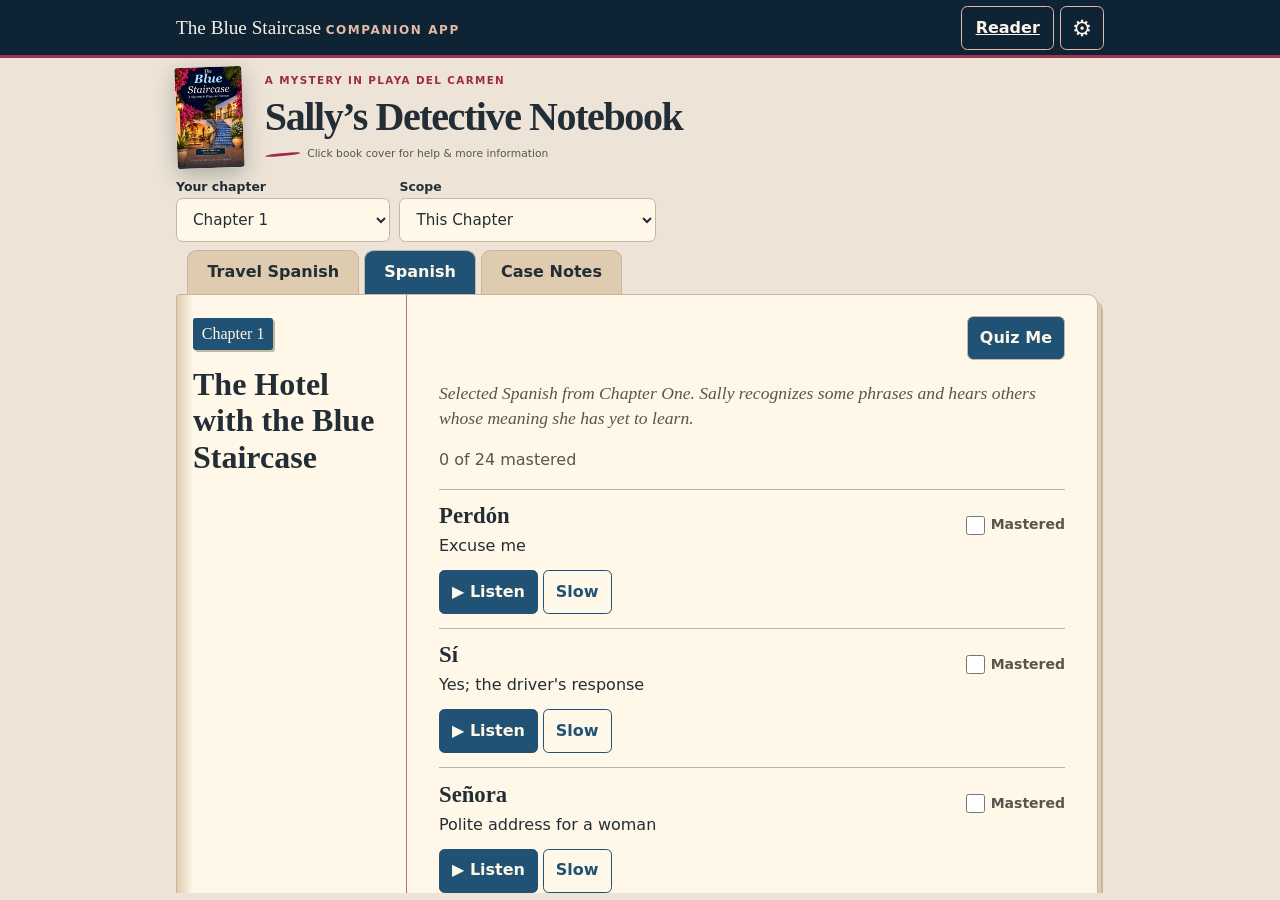
==== index.html @ 2cb29f39 "Publish Chapters 1–10 Review Draft 01 and matching companion Approved manuscript 92a79e5320f4fb631ed" ====
<!doctype html>
<html lang="en">
<head>
  <meta charset="utf-8">
  <meta name="viewport" content="width=device-width, initial-scale=1">
  <meta name="theme-color" content="#0e2435">
  <meta name="description" content="Follow Sally’s Detective Notebook, listen to Mexican Spanish, and track vocabulary mastery in The Blue Staircase Companion App.">
  <link rel="manifest" href="app.webmanifest">
  <link rel="icon" href="icon-192.png">
  <meta name="apple-mobile-web-app-title" content="TBS Companion">
  <link rel="apple-touch-icon" sizes="180x180" href="apple-touch-icon.png">
  <link rel="stylesheet" href="style.css">
  <title>The Blue Staircase Companion App</title>
  <script defer src="app.js"></script>
</head>
<body>
  <header class="masthead">
    <div class="shell brand">
      <div>The Blue Staircase <span>Companion App</span></div>
      <div class="header-actions">
        <a class="reader-link" href="reader.html">Reader</a>
        <button id="open-settings" type="button" aria-label="Settings" aria-haspopup="dialog">
          <span aria-hidden="true">⚙︎</span>
        </button>
      </div>
    </div>
  </header>
  <main id="notebook-view" class="shell">
    <section class="intro" aria-labelledby="title">
      <button class="cover-link" id="open-cover" type="button" aria-label="View book covers and help" aria-describedby="cover-help">
        <img src="assets/the-blue-staircase-front-cover.jpg" alt="" width="600" height="900">
      </button>
      <div>
        <p class="eyebrow">A Mystery in Playa del Carmen</p>
        <h1 id="title">Sally’s Detective Notebook</h1>
        <p id="cover-help" class="cover-help">Click book cover for help &amp; more information</p>
      </div>
    </section>
    <section class="notebook-options" aria-label="Notebook display options">
      <div class="chapter-picker">
        <label for="chapter">Your chapter</label>
        <select id="chapter" aria-describedby="selected-chapter-title" disabled></select>
        <p id="selected-chapter-title" class="visually-hidden"></p>
      </div>
      <div class="reference-options">
        <label>Scope
          <select id="scope">
            <option value="chapter">This Chapter</option>
            <option value="through">Through Chapter 1</option>
          </select>
        </label>
      </div>
    </section>
    <div class="notebook-group">
      <nav aria-label="Notebook sections">
        <button id="travelers" type="button" aria-pressed="false">Travel Spanish</button>
        <button id="spanish" type="button" aria-pressed="true">Spanish</button>
        <button id="case" type="button" aria-pressed="false">Case Notes</button>
      </nav>
      <div id="notebook-scroll" class="notebook-scroll" tabindex="0" role="region" aria-label="Notebook tab content">
        <p id="status" role="status">Opening notebook…</p>
        <p id="scope-evidence-note" hidden>Untranslated phrases are grouped at the end.</p>
        <section id="notebook" aria-label="Chapter notebook"></section>
      </div>
    </div>
    <div id="mastery-notice" class="mastery-notice" hidden>
      <div id="mastery-message" role="status"></div>
      <div id="mastery-action"></div>
    </div>
    <noscript>This notebook requires JavaScript.</noscript>
  </main>
  <main id="quiz-view" class="shell quiz-view" hidden>
    <button id="quiz-back" type="button">← Back to Notebook</button>
    <section id="quiz-panel" class="quiz-panel" aria-labelledby="quiz-title"></section>
    <p id="quiz-status" role="status"></p>
  </main>
  <dialog id="cover-viewer" aria-label="The Blue Staircase covers">
    <header class="cover-viewer-bar">
      <h2 id="cover-side" aria-live="polite">Front cover</h2>
      <button id="close-cover" type="button" autofocus>Close</button>
    </header>
    <div class="cover-viewer-image">
      <button id="flip-cover" class="cover-art" type="button" aria-label="Flip to back cover">
        <img id="viewer-cover" src="assets/the-blue-staircase-front-cover.jpg" alt="The Blue Staircase front cover" draggable="false">
        <span aria-hidden="true">Tap to flip</span>
      </button>
    </div>
    <div class="cover-viewer-actions">
      <button id="open-how-to" type="button">How to Use</button>
      <button id="copy-book-link" type="button">Copy Link</button>
      <button id="share-book-link" type="button" hidden>Share</button>
      <a id="book-repository" href="https://github.com/natsteff/the-blue-staircase-companion" target="_blank" rel="noopener">Open Repository</a>
    </div>
    <p id="cover-share-status" role="status"></p>
    <input id="manual-book-link" type="url" aria-label="Book and companion repository link" readonly hidden>
  </dialog>
  <dialog id="settings" class="app-dialog" aria-labelledby="settings-title">
    <header class="cover-viewer-bar">
      <h2 id="settings-title">Settings</h2>
      <button id="close-settings" type="button" autofocus>Close</button>
    </header>
    <div class="display-switches">
      <div>
        <p>Chapter vocabulary order</p>
        <button id="vocabulary-sort" class="display-switch" type="button" role="switch"
          aria-checked="false" aria-label="Sort vocabulary A–Z">
          <span aria-hidden="true">Story Order</span>
          <span aria-hidden="true">A–Z</span>
        </button>
      </div>
      <div>
        <p>Vocabulary display</p>
        <button id="hide-mastered" class="display-switch" type="button" role="switch"
          aria-checked="false" aria-label="Hide mastered vocabulary">
          <span aria-hidden="true">Show All</span>
          <span aria-hidden="true">Hide Mastered</span>
        </button>
      </div>
      <div>
        <p>Case Notes font</p>
        <button id="notes-font" class="display-switch" type="button" role="switch"
          aria-checked="false" aria-label="Use standard font for Case Notes">
          <span aria-hidden="true">Handwritten</span>
          <span aria-hidden="true">Standard Font</span>
        </button>
      </div>
    </div>
    <button id="settings-how-to" type="button">How to Use</button>
    <footer>
      <p class="app-version">Chapters 1–10 · Review Draft 01<br>TBS Companion App v__APP_VERSION__ · Build __BUILD_REVISION__</p>
    </footer>
  </dialog>
  <dialog id="how-to" class="app-dialog" aria-labelledby="how-to-title">
    <header class="cover-viewer-bar">
      <h2 id="how-to-title">How to Use</h2>
      <button id="close-how-to" type="button" autofocus>Close</button>
    </header>
    <p>Follow Sally’s case notes, listen to the Spanish she encounters, and practice the phrases you’ve mastered.</p>
    <p class="reading-options">Open <a href="reader.html">Reader</a> to read the book here and tap underlined Spanish to hear it as you go.
      Or <a href="__EPUB_DOWNLOAD__" download>download the EPUB</a> for Apple Books, Kindle, or another reading app and switch back here for audio and practice.</p>
    <footer>
      <p id="offline" role="status"></p>
      <p class="app-version">Chapters 1–10 · Review Draft 01<br>TBS Companion App v__APP_VERSION__ · Build __BUILD_REVISION__</p>
    </footer>
  </dialog>
</body>
</html>
---- style.css ----
:root {
  color-scheme: light dark;
  --ink: #142938;
  --muted: #4c5b64;
  --paper: #f8f4ec;
  --card: #fffcf6;
  --edge: #d9cdbf;
  --accent: #96284a;
  --blue: #184665;
  --navy: #0e2435;
  font-family: system-ui, sans-serif;
}
@media (prefers-color-scheme: dark) {
  :root {
    --ink: #f3e9de;
    --muted: #c6c4c2;
    --paper: #132632;
    --card: #1a303e;
    --edge: #52616b;
    --accent: #ff9db4;
    --blue: #a1d5fb;
  }
}
* { box-sizing: border-box; }
body {
  display: flex;
  flex-direction: column;
  height: 100vh;
  height: 100dvh;
  margin: 0;
  background: var(--paper);
  color: var(--ink);
  line-height: 1.55;
}
.visually-hidden {
  position: absolute;
  width: 1px;
  height: 1px;
  margin: -1px;
  overflow: hidden;
  clip-path: inset(50%);
  white-space: nowrap;
}
.shell { width: min(100% - 2rem, 58rem); margin-inline: auto; }
.masthead { flex: none; padding-top: env(safe-area-inset-top); background: var(--navy); color: #f8f0e4; border-bottom: 3px solid #9b3554; }
/* Keep the controls below iOS's top-edge blur in the installed app. */
@supports (-webkit-touch-callout: none) {
  @media (display-mode: standalone) and (orientation: portrait) and (max-width: 600px) {
    .masthead { padding-top: calc(env(safe-area-inset-top, 0px) + 36px); }
  }
}
.brand { padding-block: .35rem; font: 1.2rem Georgia, serif; display: flex; align-items: center; justify-content: space-between; gap: .6rem; }
.brand span, .eyebrow { font: 700 .75rem system-ui, sans-serif; letter-spacing: .13em; text-transform: uppercase; }
.brand span { color: #e6b8a6; }
.header-actions { display: flex; align-items: center; gap: .35rem; flex: none; }
.reader-link, #open-settings { flex: none; min-height: 44px; display: grid; place-items: center; padding: .35rem .85rem; border: 1px solid #e6b8a6; border-radius: .4rem; color: #fff5e8; font: 650 1rem system-ui, sans-serif; }
.reader-link:focus-visible, #open-settings:focus-visible { outline-color: #fff5e8; }
#open-settings { width: 44px; padding: 0; background: transparent; font-size: 1.4rem; }
#open-settings span { font: inherit; letter-spacing: 0; color: inherit; }


#how-to a { color: var(--blue); }
#notebook-view {
  flex: 1;
  min-height: 0;
  display: flex;
  flex-direction: column;
  padding-bottom: max(.45rem, env(safe-area-inset-bottom));
}
.intro {
  display: grid;
  grid-template-columns: auto minmax(0, 1fr);
  align-items: center;
  gap: clamp(.65rem, 3vw, 1.35rem);
  padding-block: .55rem;
}
.intro img { width: clamp(2.5rem, 11vw, 4.2rem); height: auto; border-radius: .2rem; box-shadow: 0 .45rem 1.4rem #07182145; }
.eyebrow { margin: 0; color: var(--accent); font-size: .65rem; }
h1, h2, h3 { font-family: Georgia, serif; line-height: 1.15; }
h1 { font-size: clamp(1.85rem, 6vw, 3.6rem); margin: .2em 0; letter-spacing: -.035em; }
h2 { font-size: clamp(1.55rem, 4vw, 2.3rem); margin: .5em 0; }
h3 { font-size: 1.3rem; }
.muted, footer { color: var(--muted); }
label { display: block; font-weight: 650; margin-bottom: .25rem; }
select, button, summary { min-height: 44px; font: inherit; color: inherit; }
button, select { background: var(--card); border: 1px solid var(--edge); border-radius: .4rem; padding: .45rem .75rem; }
button, summary, select { cursor: pointer; }
select { max-width: 100%; }
:focus-visible { outline: 3px solid var(--blue); outline-offset: 3px; }
nav { display: flex; gap: .6rem; padding-bottom: .8rem; border-bottom: 1px solid var(--edge); }
nav button { font-weight: 700; }
nav button[aria-pressed="true"] { background: var(--navy); color: #fff5e8; }
#status:empty { display: none; }
#status { color: var(--accent); }
.entries { list-style: none; padding: 0; display: grid; gap: .6rem; }
.entry, .case-notes { background: var(--card); border: 1px solid var(--edge); border-radius: .55rem; padding: .85rem 1rem; }
.entry { display: grid; grid-template-columns: 1fr auto; gap: .6rem 1rem; align-items: center; }
.entry strong { font: 700 1.25rem Georgia, serif; }
.entry p { margin: .2rem 0; }
.entry small { font-size: .9rem; color: var(--muted); }
.mastered strong { text-decoration: line-through var(--accent) 2px; }
.practicing strong { text-decoration: underline dotted var(--accent); text-underline-offset: .2em; }
.controls { display: flex; flex-wrap: wrap; gap: .55rem; align-items: center; }
.audio { color: var(--blue); font-weight: 650; }
.case-notes { margin-top: 1rem; }
blockquote { margin-inline: 0; border-inline-start: 3px solid var(--accent); padding-left: 1rem; }
footer { border-top: 1px solid var(--edge); margin-top: 1rem; padding-top: .65rem; }
.cover-link { display: block; border-radius: .2rem; }
.cover-link img { display: block; }
#title { font-size: clamp(1.35rem, 5.5vw, 2.5rem); }
.notebook-options {
  display: grid;
  grid-template-columns: minmax(0, 1fr) minmax(0, 1.2fr);
  gap: .4rem .6rem;
  width: min(100%, 30rem);
  margin-bottom: .5rem;
}
.notebook-options label { margin: 0; font-size: .78rem; }
.notebook-options select { display: block; width: 100%; margin-top: .15rem; font-size: .95rem; font-weight: 500; }
.notebook-group { display: flex; flex-direction: column; flex: 1; min-height: 0; }
.notebook-group nav { flex: none; }
.notebook-scroll {
  flex: 1;
  min-height: 0;
  overflow: auto;
  overscroll-behavior-y: contain;
  padding: 0 6px 6px 0;
}
.notebook-scroll:focus-visible { outline-offset: -3px; }
#scope-evidence-note[hidden] + #notebook { min-height: 100%; }
.entry[hidden] { display: none; }
.app-version { margin: 1rem 0 0; font-size: .8125rem; text-align: center; }
summary { padding-block: .65rem; font-weight: 650; }
@media (max-width: 540px) {
  .entry { grid-template-columns: 1fr; }
}

/* Field notebook */
:root {
  --ink: #232d36;
  --muted: #56564d;
  --paper: #ede4d7;
  --card: #fff7e7;
  --edge: #c7b69e;
  --accent: #9b2c49;
  --blue: #205275;
  --rule: #b7b5a7;
  --binding: #dfcbb0;
  --margin-rule: #b66f7c;
  font-family: "Avenir Next", "Trebuchet MS", system-ui, sans-serif;
}
@media (prefers-color-scheme: dark) {
  :root {
    --ink: #f5e8d1;
    --muted: #c5bdac;
    --paper: #11232f;
    --card: #203644;
    --edge: #67717a;
    --accent: #ff9cb4;
    --blue: #aad9ff;
    --rule: #637780;
    --binding: #182b39;
    --margin-rule: #bb7586;
  }
}
h1, h2, h3, .entry strong { font-family: "Baskerville", "Palatino Linotype", Georgia, serif; }
h1 { font-weight: 650; }
.brand { font-family: "Baskerville", Georgia, serif; }
.eyebrow { font-family: "Avenir Next", system-ui, sans-serif; }
.intro img { transform: rotate(-2deg); }
.cover-help {
  display: flex;
  align-items: center;
  gap: .45rem;
  margin: .2rem 0 0;
  color: var(--muted);
  font-size: .67rem;
  line-height: 1.2;
}
.cover-help::before {
  content: "";
  flex: 0 0 clamp(.85rem, 4vw, 2.2rem);
  height: 3px;
  background: var(--accent);
  border-radius: 80% 30% 65% 25%;
  transform: rotate(-4deg);
}
nav { gap: .3rem; padding: 0 0 0 .7rem; border: 0; }
nav button {
  border-radius: .6rem .6rem 0 0;
  border-bottom: 0;
  padding-inline: 1.2rem;
  background: var(--binding);
}
nav button[aria-pressed="true"] { background: #205275; color: #fff7e7; }
#notebook {
  display: grid;
  grid-template-columns: minmax(9rem, 1fr) minmax(0, 3fr);
  background: var(--card);
  border: 1px solid var(--edge);
  border-radius: .18rem .65rem .65rem .18rem;
  box-shadow: 3px 4px 0 var(--binding), 5px 6px 0 var(--edge);
  overflow: hidden;
}
#notebook.case-page {
  color-scheme: light;
  --ink: #232d36;
  --muted: #56564d;
  --card: #fff7e7;
  --edge: #c7b69e;
  --accent: #9b2c49;
  --blue: #205275;
  --rule: #b7b5a7;
  --binding: #dfcbb0;
  --margin-rule: #b66f7c;
  color: var(--ink);
}
.chapter-margin {
  padding: 1.45rem 1rem;
  border-inline-end: 1px solid var(--margin-rule);
  background: linear-gradient(90deg, var(--binding), transparent 1rem);
}
.chapter-number {
  display: inline-block;
  margin: 0;
  border-radius: .15rem;
  padding: .2rem .55rem;
  background: #205275;
  color: #fff7e7;
  font-family: Georgia, serif;
  box-shadow: 2px 2px 0 var(--edge);
}
.chapter-margin h2 { font-size: clamp(1.5rem, 3.1vw, 2rem); overflow-wrap: break-word; }
.chapter-page {
  padding: 1.3rem clamp(.85rem, 3vw, 2rem);
}
.chapter-intro {
  margin: 0;
  color: var(--muted);
  font: italic 1.1rem/1.45 "Baskerville", Georgia, serif;
}
.entries { gap: 0; margin: .7rem 0 0; }
.entry {
  display: grid;
  grid-template-columns: minmax(0, 1fr) auto;
  gap: .15rem .7rem;
  border: 0;
  border-top: 1px solid var(--rule);
  border-radius: 0;
  padding: .85rem 0;
  background: transparent;
  align-items: start;
}
.entry strong { font-size: 1.42rem; }
.entry-audio { grid-column: 1 / -1; margin-top: .35rem; }
.mastery {
  display: flex;
  align-items: center;
  justify-content: flex-start;
  min-height: 44px;
  gap: .35rem;
  margin: 0;
  color: var(--muted);
  cursor: pointer;
  font-size: .875rem;
}
.mastery input { inline-size: 1.2rem; block-size: 1.2rem; margin: 0; accent-color: var(--accent); }
.mastered .mastery { color: var(--accent); }
.mastered strong { text-decoration: none; }
.playback { display: inline-flex; flex-wrap: wrap; gap: .3rem; }
.audio {
  background: #205275;
  color: #fff7e7;
  border-color: #205275;
  border-radius: .35rem;
}
.audio.slow { background: transparent; color: var(--blue); border-color: var(--blue); }
.display-switches { display: grid; gap: .75rem; margin-block: .85rem; }
.display-switches p { margin: 0 0 .25rem; font-weight: 650; font-size: .9rem; }
.display-switch {
  position: relative;
  isolation: isolate;
  display: inline-grid;
  grid-template-columns: repeat(2, minmax(0, 1fr));
  align-items: center;
  min-width: 0;
  width: 100%;
  padding: .22rem;
  border-radius: 999px;
  background: var(--binding);
  font-size: clamp(.72rem, 3.2vw, .825rem);
  line-height: 1.15;
}
.display-switch::before {
  content: "";
  position: absolute;
  z-index: -1;
  inset: .22rem auto .22rem .22rem;
  width: calc(50% - .22rem);
  border-radius: inherit;
  background: #205275;
  transition: transform .18s ease;
}
.display-switch[aria-checked="true"]::before { transform: translateX(100%); }
.display-switch span { padding: .15rem .1rem; text-align: center; }
.display-switch[aria-checked="false"] span:first-child,
.display-switch[aria-checked="true"] span:last-child { color: #fff7e7; }
@media (prefers-reduced-motion: reduce) {
  .display-switch::before { transition: none; }
}
.evidence-audio { margin-top: 1.5rem; }
.evidence-audio h3 {
  margin: 0;
  padding: .6rem .75rem;
  background: var(--binding);
  border-inline-start: 3px solid var(--accent);
  border-radius: .2rem;
  color: var(--ink);
}
.evidence-audio .entries { margin-top: 0; }
.evidence-audio .entry { padding-inline: .75rem; }

/* Sally's handwritten case pages */
.case-notes {
  --line-height: 2rem;
  --rule-offset: 0.32rem;
  --gutter: clamp(1.25rem, 4vw, 2.4rem);
  --ruling: color-mix(in srgb, var(--blue) 25%, transparent);
  padding: 0 .6rem var(--line-height) var(--gutter);
  border: 0;
  border-radius: .15rem;
  background:
    linear-gradient(var(--margin-rule), var(--margin-rule))
      calc(var(--gutter) - .65rem) 0 / 1px 100% no-repeat,
    repeating-linear-gradient(to bottom,
      transparent 0 calc(var(--line-height) - var(--rule-offset) - 1px),
      var(--ruling) calc(var(--line-height) - var(--rule-offset) - 1px)
        calc(var(--line-height) - var(--rule-offset)),
      transparent calc(var(--line-height) - var(--rule-offset)) var(--line-height));
  font: 1.22rem/var(--line-height) "Bradley Hand", "Segoe Print", "Chalkboard SE", cursive;
  overflow-wrap: anywhere;
}
.standard-notes .case-notes {
  font-family: "Avenir Next", "Trebuchet MS", system-ui, sans-serif;
  font-size: 1rem;
}
.case-notes > :is(p, ol, ul, blockquote) { margin: 0 0 var(--line-height); }
.case-notes ol, .case-notes ul { padding-inline-start: 1.35em; }
.case-notes h3 {
  margin: 0;
  color: var(--blue);
  font: inherit;
  font-weight: 700;
  text-decoration: underline;
  text-decoration-color: var(--margin-rule);
  text-underline-offset: .25em;
}
.case-notes .evidence {
  background: var(--binding);
  /* A full line of vertical padding keeps the text below the slip on the grid. */
  padding: calc(var(--line-height) / 2) .85rem;
  border-inline-start: 3px solid var(--accent);
  border-radius: 0 .2rem .2rem 0;
  box-shadow: 1px 2px 0 var(--edge);
}
.case-notes blockquote p { margin: 0; }
@media (max-width: 620px) {
  #notebook { grid-template-columns: minmax(0, 1fr); }
  .chapter-margin {
    padding: .9rem 1rem .7rem;
    border-inline-end: 0;
    border-bottom: 1px solid var(--margin-rule);
    background: none;
  }
  .chapter-margin h2 { margin-bottom: 0; }
}

#scope-evidence-note { margin: .2rem 0 .4rem; color: var(--muted); font-size: .8rem; }
[hidden] { display: none !important; }
#notebook.travelers-page { grid-template-columns: minmax(0, 1fr); }
.traveler-grammar { margin: .7rem 0; }
.vocabulary-group-heading {
  margin: 1.5rem 0 .5rem;
  padding-block-start: .65rem;
  border-block-start: 3px solid var(--accent);
  color: var(--accent);
}
.entry-chapters { color: var(--muted); font-size: .875rem; }
@media (max-width: 540px) {
  .brand { line-height: 1.08; }
  .brand .reader-link { padding-inline: .6rem; }
  .brand > div > span { display: block; margin-top: .2rem; font-size: .62rem; }
  nav {
    display: grid;
    grid-template-columns: repeat(3, minmax(0, 1fr));
    padding-inline-start: 0;
  }
  nav button {
    min-height: 44px;
    padding-inline: .25rem;
    font-size: .9rem;
    line-height: 1.2;
    overflow-wrap: anywhere;
  }
}

.mastery-notice {
  position: fixed;
  z-index: 10;
  inset-inline: 0;
  bottom: calc(.75rem + env(safe-area-inset-bottom));
  width: min(100% - 1.5rem, 30rem);
  margin-inline: auto;
  display: flex;
  align-items: center;
  justify-content: space-between;
  gap: .75rem;
  padding: .75rem;
  background: #ffe2a3;
  color: #382712;
  border: 1px solid #c49540;
  border-radius: .6rem;
  box-shadow: 0 .3rem 1rem #0004;
  line-height: 1.35;
  overflow-wrap: anywhere;
}
#mastery-message span { display: block; margin-top: .2rem; }
#mastery-message { min-width: 0; }
#mastery-action { flex: 0 0 auto; }
#mastery-action button {
  min-height: 44px;
  white-space: nowrap;
  background: #382712;
  border-color: #382712;
  color: #ffe2a3;
  font-weight: 700;
}
@media (prefers-reduced-motion: no-preference) {
  .mastery-notice { animation: mastery-notice-in .18s ease-out; }
  @keyframes mastery-notice-in {
    from { opacity: 0; transform: translateY(.25rem); }
  }
}

.quiz-launch { display: flex; align-items: start; gap: .75rem; margin-block: 0 1rem; }
.quiz-launch h2 { margin: 0; }
.quiz-launch button { margin-inline-start: auto; flex: none; white-space: nowrap; }
#notebook.spanish-page > .quiz-launch {
  grid-column: 2;
  grid-row: 1;
  margin: 0;
  padding: 1.3rem clamp(.85rem, 3vw, 2rem) 0;
}
#notebook.spanish-page > .chapter-margin { grid-column: 1; grid-row: 1 / span 2; }
#notebook.spanish-page > .chapter-page { grid-column: 2; grid-row: 2; }
@media (max-width: 620px) {
  #notebook.spanish-page > .quiz-launch,
  #notebook.spanish-page > .chapter-margin { grid-column: 1; grid-row: 1; }
  #notebook.spanish-page > .quiz-launch {
    justify-self: end;
    align-self: start;
    z-index: 1;
    padding: .9rem 1rem 0 0;
  }
  #notebook.spanish-page .chapter-number { margin-inline-end: 7rem; }
  #notebook.spanish-page > .chapter-page { grid-column: 1; }
}
.quiz-setting { display: grid; gap: .35rem; margin-block: 1rem; }
#quiz-me { background: #205275; color: #fff7e7; font-weight: 700; }
.quiz-view { flex: 1; min-height: 0; max-width: 38rem; overflow: auto; padding-block: 1rem 2rem; }
.quiz-panel {
  margin-top: 1rem;
  padding: clamp(1rem, 4vw, 2rem);
  background: var(--card);
  border: 1px solid var(--edge);
  border-radius: .65rem;
}
.quiz-panel h1 { margin: 0 0 .75rem; font-size: clamp(1.6rem, 5vw, 2.25rem); }
.quiz-prompt { font-size: 1.25rem; font-weight: 700; }
.quiz-choices, .quiz-form { display: grid; gap: .65rem; }
.quiz-panel button, #quiz-back, #quiz-me { min-height: 44px; }
.quiz-panel button { margin-block-end: .35rem; }
.quiz-form input {
  width: 100%;
  min-height: 44px;
  padding: .5rem .65rem;
  font: inherit;
  color: var(--ink);
  background: var(--paper);
  border: 1px solid var(--edge);
  border-radius: .4rem;
}
.quiz-help { margin-top: 1rem; }
.quiz-confirmation button, .quiz-missed button { margin-inline-end: .4rem; }
.quiz-missed li { margin-bottom: .5rem; }
.quiz-missed span { display: block; }

button.cover-link { padding: 0; border: 0; background: none; }
html:has(#cover-viewer[open]), body:has(#cover-viewer[open]) {
  overflow: hidden;
  overscroll-behavior: none;
}
#cover-viewer {
  position: fixed;
  inset: 0;
  box-sizing: border-box;
  max-width: none;
  max-height: none;
  width: 100%;
  height: 100%;
  height: 100dvh;
  margin: 0;
  border: 0;
  overscroll-behavior: contain;
  padding: max(.75rem, env(safe-area-inset-top)) max(.75rem, env(safe-area-inset-right))
    max(.75rem, env(safe-area-inset-bottom)) max(.75rem, env(safe-area-inset-left));
  color: var(--ink);
  background: var(--paper);
}
#cover-viewer[open] { display: grid; grid-template-rows: auto minmax(0, 1fr) auto auto auto; gap: .5rem; }
.cover-viewer-bar, .cover-viewer-actions { display: flex; align-items: center; gap: .5rem; }
.cover-viewer-bar { justify-content: space-between; }
.cover-viewer-bar h2, #cover-share-status { margin: 0; }
#cover-share-status:empty { display: none; }
.cover-viewer-image {
  container-type: size;
  display: grid;
  place-items: center;
  min-height: 0;
}
.cover-art {
  position: relative;
  display: block;
  height: min(100cqh, 150cqw);
  min-height: 0;
  aspect-ratio: 2 / 3;
  padding: 0;
  border: 0;
  background: none;
  touch-action: pan-y pinch-zoom;
}
.cover-art img { display: block; width: 100%; height: 100%; object-fit: contain; user-select: none; }
.cover-art span {
  position: absolute;
  inset: auto 0 0;
  padding: .15rem;
  background: #0e2435d9;
  color: #fff7e7;
  font-size: .75rem;
  user-select: none;
}
.cover-viewer-actions { justify-content: center; flex-wrap: wrap; }
.cover-viewer-actions a, .cover-viewer-actions button, #close-cover {
  display: inline-grid;
  place-items: center;
  min-height: 44px;
}
.cover-viewer-actions a { padding-inline: .65rem; color: var(--blue); }
#copy-book-link { background: #205275; color: #fff7e7; font-weight: 700; }
#manual-book-link { width: min(100%, 34rem); justify-self: center; font: inherit; }

.app-dialog {
  width: min(100% - 2rem, 32rem);
  max-height: calc(100dvh - 2rem);
  padding: 1rem;
  border: 1px solid var(--edge);
  border-radius: .65rem;
  background: var(--card);
  color: var(--ink);
}
.app-dialog::backdrop { background: #07182799; }
.app-dialog footer p { margin-block: .35rem; }

@media (max-height: 480px) {
  .intro { padding-block: .35rem; }
  .intro img { width: 2.25rem; }
  #title { font-size: clamp(1.25rem, 4vw, 1.75rem); }
}
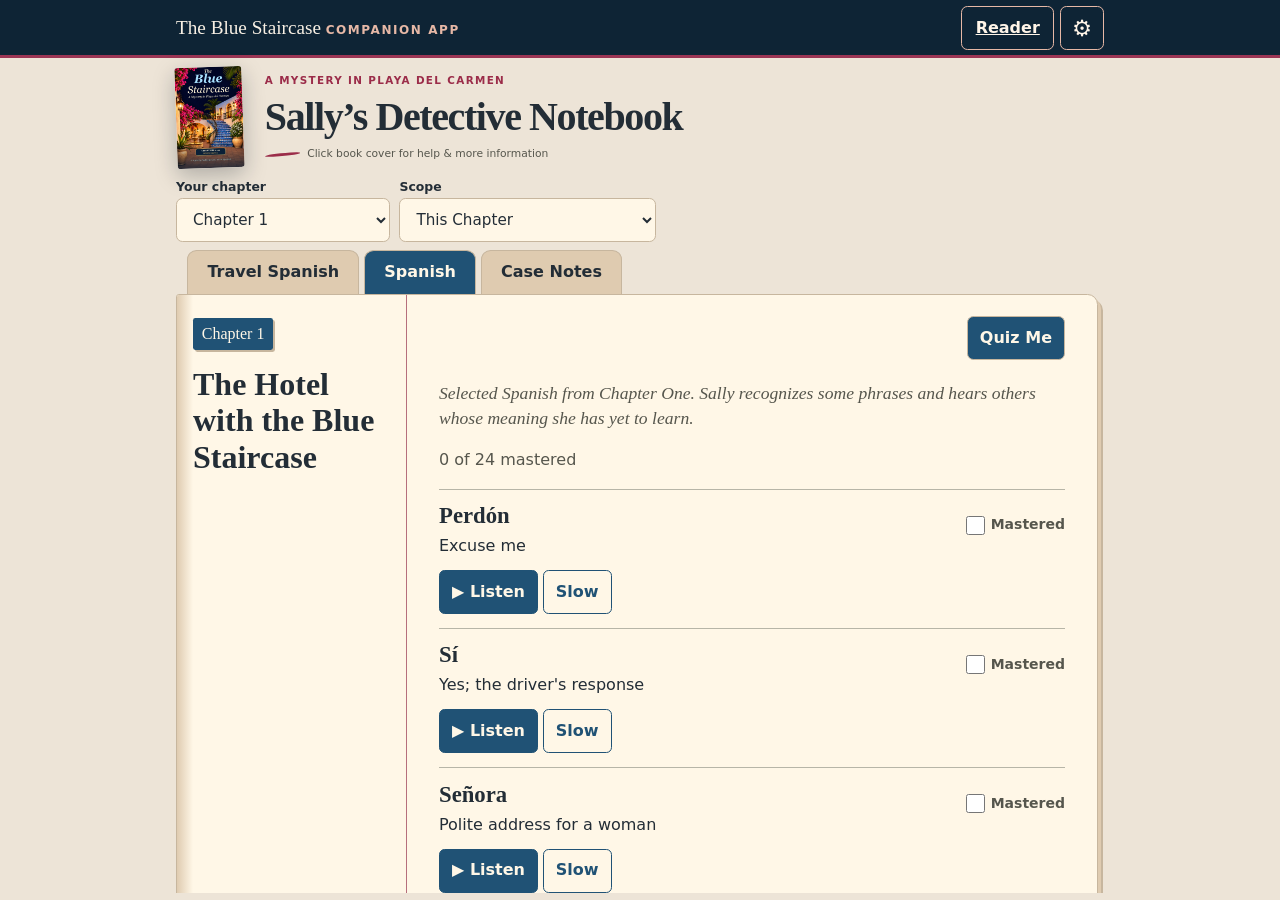
==== commit 3aaecad1: "Publish the complete Chapters 1–12 review edition Approved manuscript fa8454212a4cb066542abc8a518f0c" ====
--- a/index.html
+++ b/index.html
@@ -127,7 +127,7 @@
     </div>
     <button id="settings-how-to" type="button">How to Use</button>
     <footer>
-      <p class="app-version">Chapters 1–10 · Review Draft 01<br>TBS Companion App v__APP_VERSION__ · Build __BUILD_REVISION__</p>
+      <p class="app-version">Chapters 1–12 · Review Draft 01<br>TBS Companion App v__APP_VERSION__ · Build __BUILD_REVISION__</p>
     </footer>
   </dialog>
   <dialog id="how-to" class="app-dialog" aria-labelledby="how-to-title">
@@ -140,7 +140,7 @@
       Or <a href="__EPUB_DOWNLOAD__" download>download the EPUB</a> for Apple Books, Kindle, or another reading app and switch back here for audio and practice.</p>
     <footer>
       <p id="offline" role="status"></p>
-      <p class="app-version">Chapters 1–10 · Review Draft 01<br>TBS Companion App v__APP_VERSION__ · Build __BUILD_REVISION__</p>
+      <p class="app-version">Chapters 1–12 · Review Draft 01<br>TBS Companion App v__APP_VERSION__ · Build __BUILD_REVISION__</p>
     </footer>
   </dialog>
 </body>
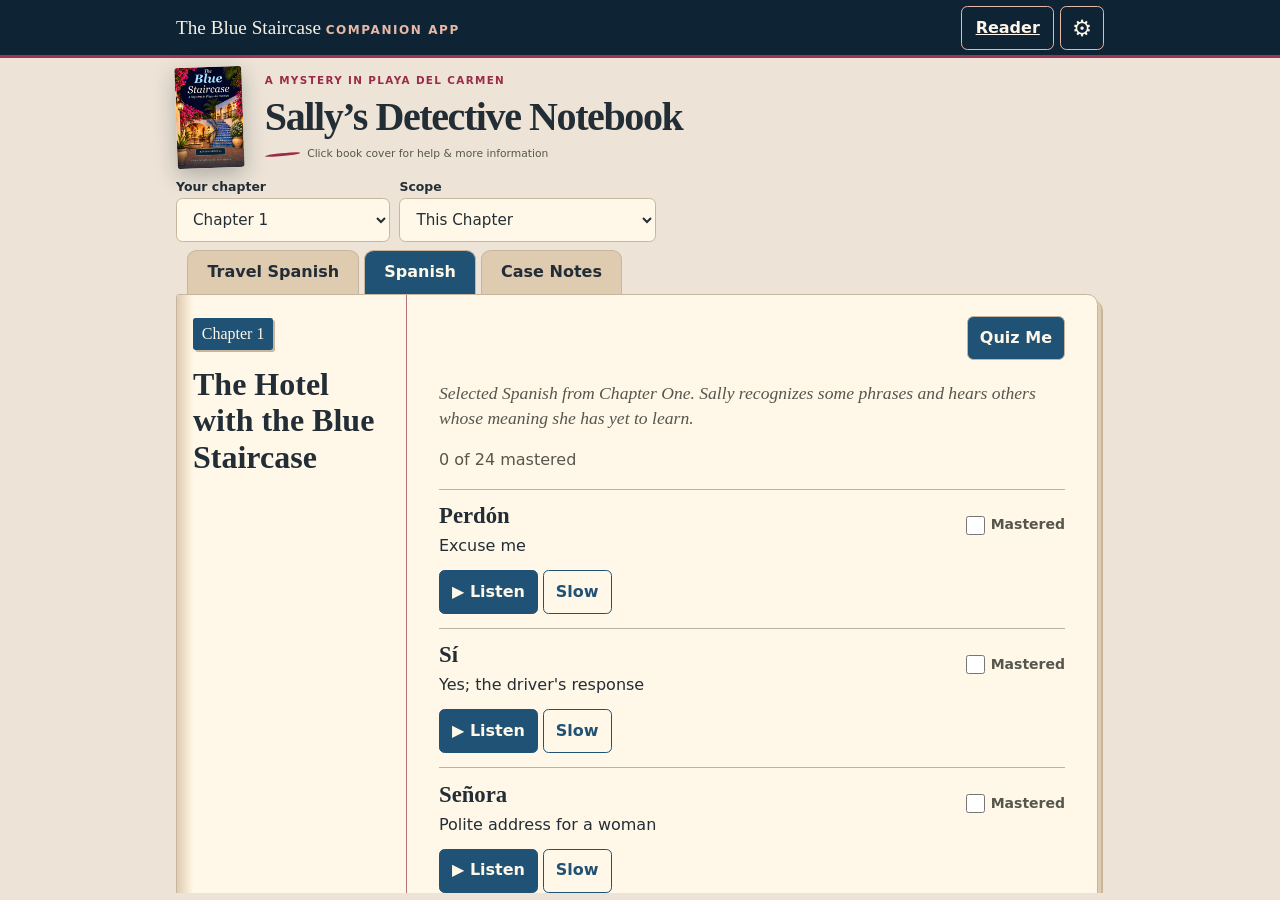
==== commit 329145e2: "Update Review Draft 01 covers and highlight the built-in e-reader" ====
--- a/index.html
+++ b/index.html
@@ -127,7 +127,7 @@
     </div>
     <button id="settings-how-to" type="button">How to Use</button>
     <footer>
-      <p class="app-version">Chapters 1–12 · Review Draft 01<br>TBS Companion App v__APP_VERSION__ · Build __BUILD_REVISION__</p>
+      <p class="app-version">Review Draft 01<br>TBS Companion App v__APP_VERSION__ · Build __BUILD_REVISION__</p>
     </footer>
   </dialog>
   <dialog id="how-to" class="app-dialog" aria-labelledby="how-to-title">
@@ -136,11 +136,11 @@
       <button id="close-how-to" type="button" autofocus>Close</button>
     </header>
     <p>Follow Sally’s case notes, listen to the Spanish she encounters, and practice the phrases you’ve mastered.</p>
-    <p class="reading-options">Open <a href="reader.html">Reader</a> to read the book here and tap underlined Spanish to hear it as you go.
+    <p class="reading-options">Open <a href="reader.html">Reader</a> to read the book in the built-in e-reader. Tap underlined Spanish words and phrases to hear them as you go.
       Or <a href="__EPUB_DOWNLOAD__" download>download the EPUB</a> for Apple Books, Kindle, or another reading app and switch back here for audio and practice.</p>
     <footer>
       <p id="offline" role="status"></p>
-      <p class="app-version">Chapters 1–12 · Review Draft 01<br>TBS Companion App v__APP_VERSION__ · Build __BUILD_REVISION__</p>
+      <p class="app-version">Review Draft 01<br>TBS Companion App v__APP_VERSION__ · Build __BUILD_REVISION__</p>
     </footer>
   </dialog>
 </body>
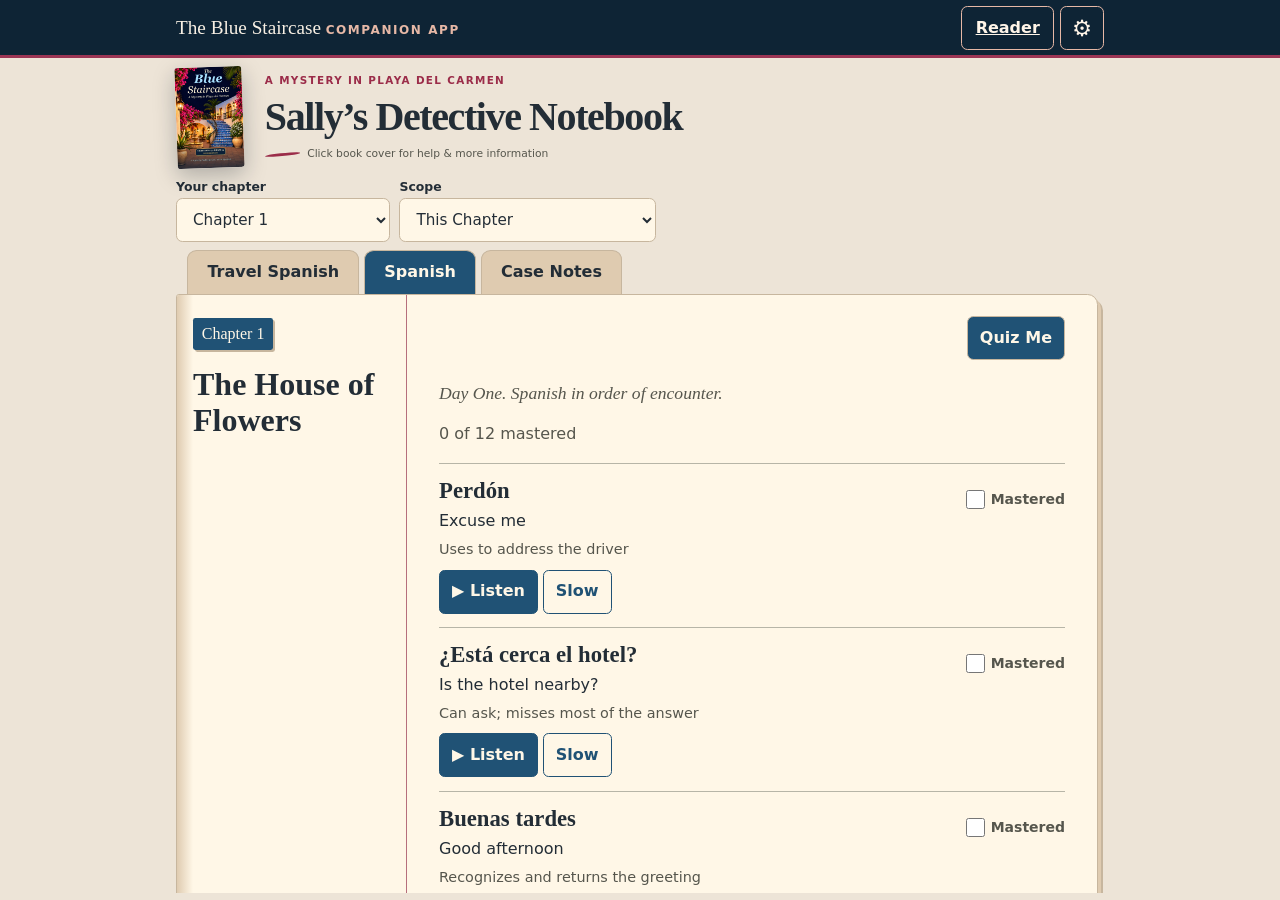
==== commit 63858fdc: "Stage synchronized Chapters 1–3 redevelopment draft" ====
--- a/index.html
+++ b/index.html
@@ -127,7 +127,7 @@
     </div>
     <button id="settings-how-to" type="button">How to Use</button>
     <footer>
-      <p class="app-version">Review Draft 01<br>TBS Companion App v__APP_VERSION__ · Build __BUILD_REVISION__</p>
+      <p class="app-version">Chapters 1–3 · Redevelopment Draft 01<br>TBS Companion App v__APP_VERSION__ · Build __BUILD_REVISION__</p>
     </footer>
   </dialog>
   <dialog id="how-to" class="app-dialog" aria-labelledby="how-to-title">
@@ -140,7 +140,7 @@
       Or <a href="__EPUB_DOWNLOAD__" download>download the EPUB</a> for Apple Books, Kindle, or another reading app and switch back here for audio and practice.</p>
     <footer>
       <p id="offline" role="status"></p>
-      <p class="app-version">Review Draft 01<br>TBS Companion App v__APP_VERSION__ · Build __BUILD_REVISION__</p>
+      <p class="app-version">Chapters 1–3 · Redevelopment Draft 01<br>TBS Companion App v__APP_VERSION__ · Build __BUILD_REVISION__</p>
     </footer>
   </dialog>
 </body>
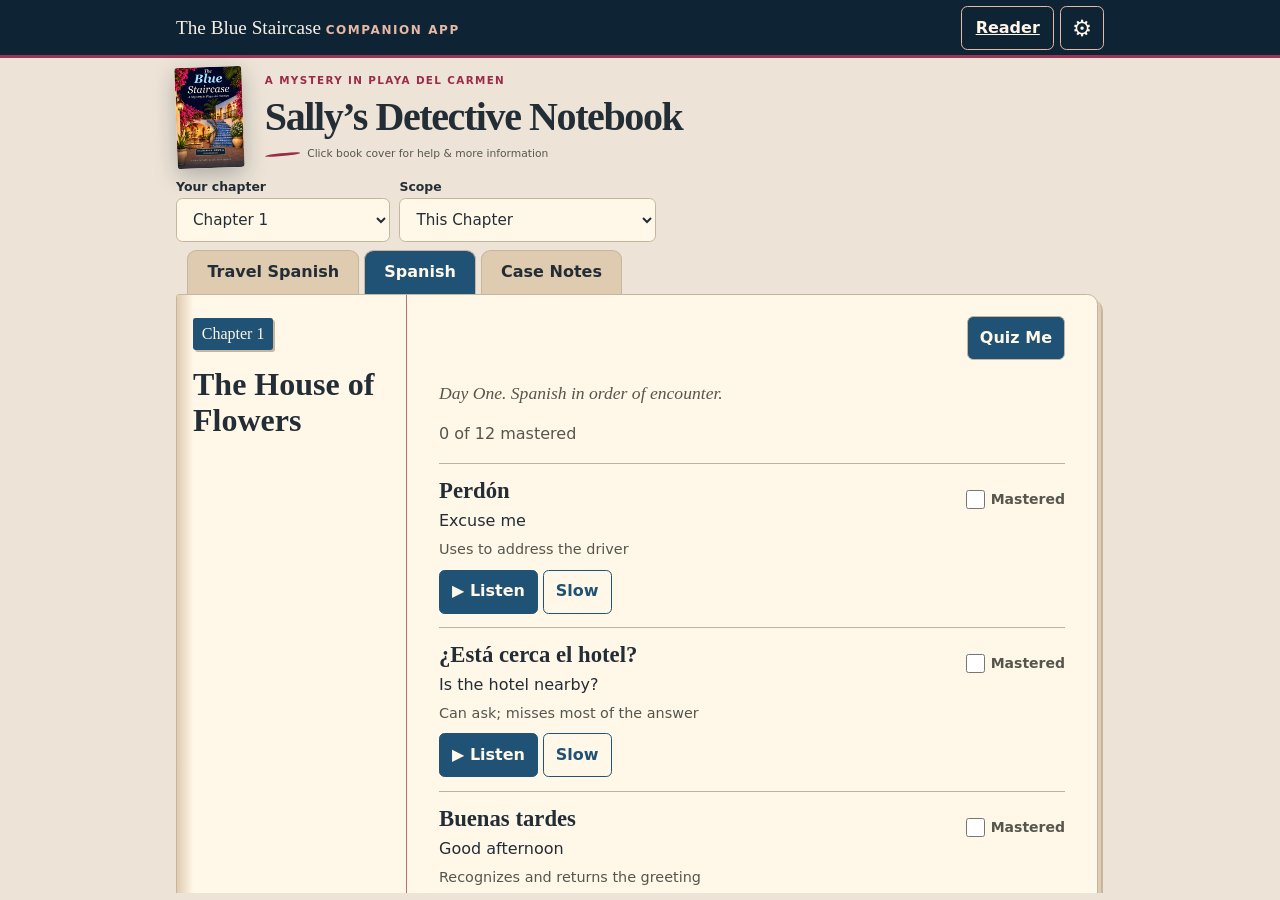
==== commit bc55b250: "Publish synchronized Chapters 1–6 Redevelopment Draft 02" ====
--- a/index.html
+++ b/index.html
@@ -127,7 +127,7 @@
     </div>
     <button id="settings-how-to" type="button">How to Use</button>
     <footer>
-      <p class="app-version">Chapters 1–3 · Redevelopment Draft 01<br>TBS Companion App v__APP_VERSION__ · Build __BUILD_REVISION__</p>
+      <p class="app-version">Chapters 1–6 · Redevelopment Draft 02<br>TBS Companion App v__APP_VERSION__ · Build __BUILD_REVISION__</p>
     </footer>
   </dialog>
   <dialog id="how-to" class="app-dialog" aria-labelledby="how-to-title">
@@ -140,7 +140,7 @@
       Or <a href="__EPUB_DOWNLOAD__" download>download the EPUB</a> for Apple Books, Kindle, or another reading app and switch back here for audio and practice.</p>
     <footer>
       <p id="offline" role="status"></p>
-      <p class="app-version">Chapters 1–3 · Redevelopment Draft 01<br>TBS Companion App v__APP_VERSION__ · Build __BUILD_REVISION__</p>
+      <p class="app-version">Chapters 1–6 · Redevelopment Draft 02<br>TBS Companion App v__APP_VERSION__ · Build __BUILD_REVISION__</p>
     </footer>
   </dialog>
 </body>
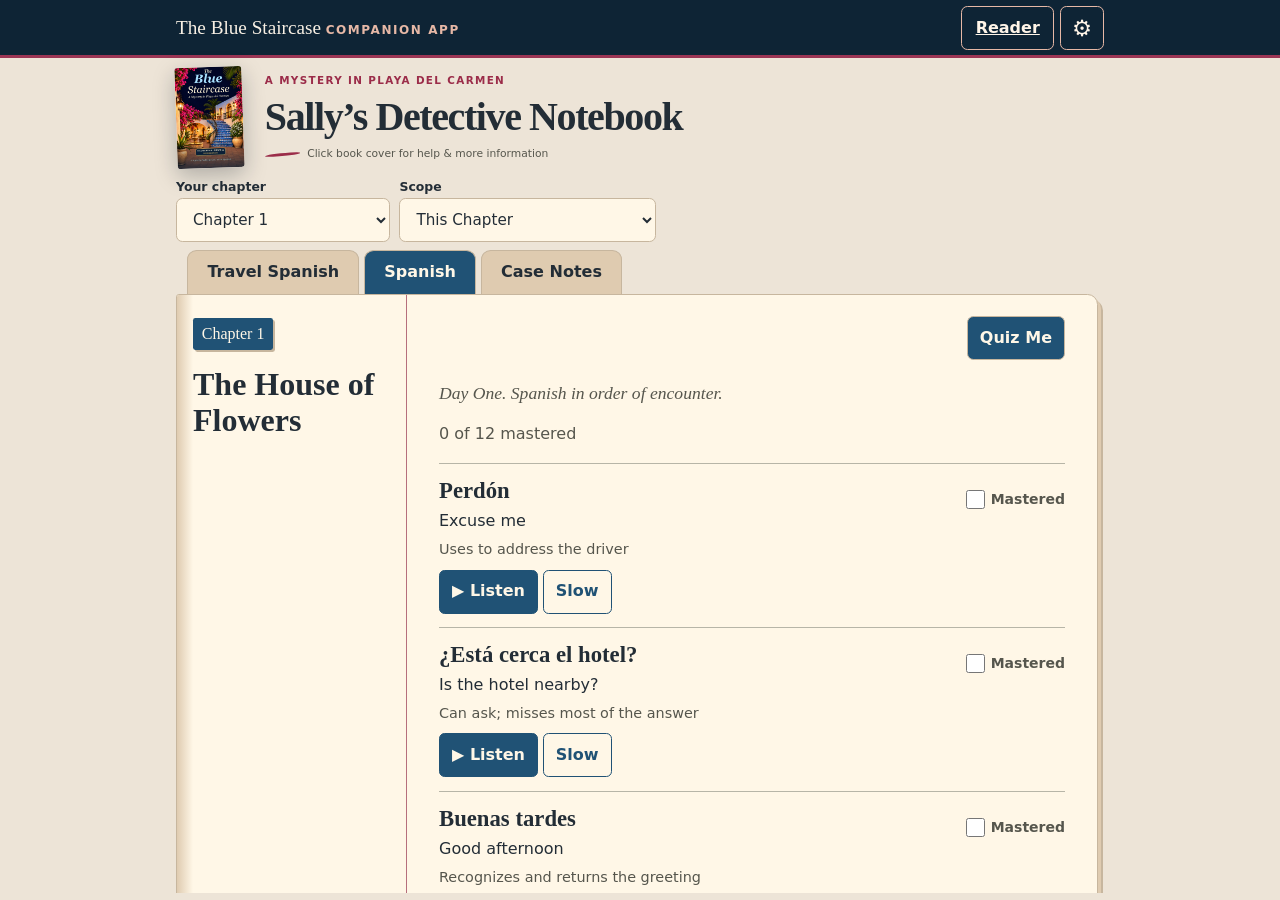
==== commit 0398df70: "Publish bilingual chapter headings in Redevelopment Draft 03" ====
--- a/index.html
+++ b/index.html
@@ -127,7 +127,7 @@
     </div>
     <button id="settings-how-to" type="button">How to Use</button>
     <footer>
-      <p class="app-version">Chapters 1–6 · Redevelopment Draft 02<br>TBS Companion App v__APP_VERSION__ · Build __BUILD_REVISION__</p>
+      <p class="app-version">Chapters 1–6 · Redevelopment Draft 03<br>TBS Companion App v__APP_VERSION__ · Build __BUILD_REVISION__</p>
     </footer>
   </dialog>
   <dialog id="how-to" class="app-dialog" aria-labelledby="how-to-title">
@@ -140,7 +140,7 @@
       Or <a href="__EPUB_DOWNLOAD__" download>download the EPUB</a> for Apple Books, Kindle, or another reading app and switch back here for audio and practice.</p>
     <footer>
       <p id="offline" role="status"></p>
-      <p class="app-version">Chapters 1–6 · Redevelopment Draft 02<br>TBS Companion App v__APP_VERSION__ · Build __BUILD_REVISION__</p>
+      <p class="app-version">Chapters 1–6 · Redevelopment Draft 03<br>TBS Companion App v__APP_VERSION__ · Build __BUILD_REVISION__</p>
     </footer>
   </dialog>
 </body>
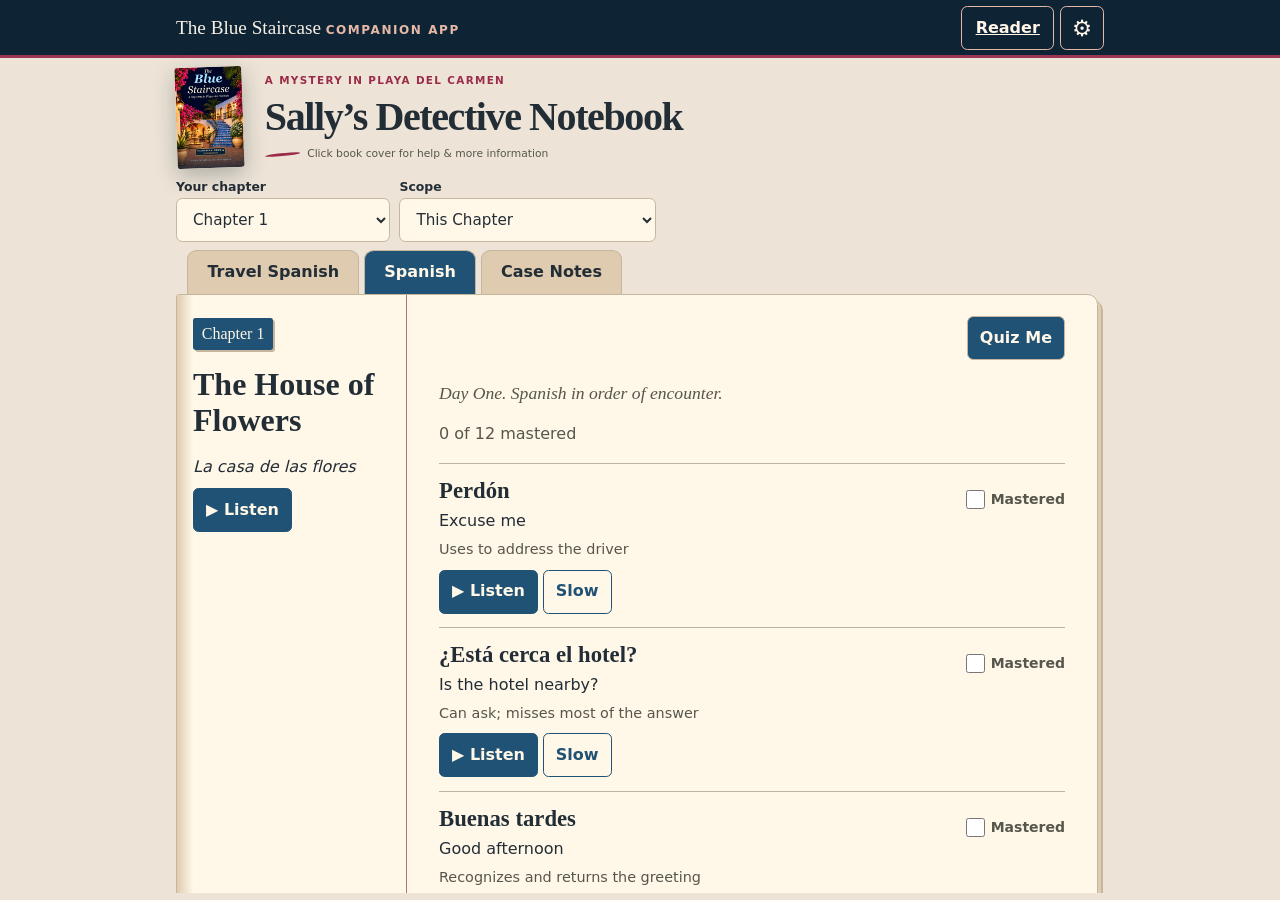
==== commit ae9a6110: "Publish Draft 04 with chapter title audio and scoped Spanish reveals" ====
--- a/index.html
+++ b/index.html
@@ -127,7 +127,7 @@
     </div>
     <button id="settings-how-to" type="button">How to Use</button>
     <footer>
-      <p class="app-version">Chapters 1–6 · Redevelopment Draft 03<br>TBS Companion App v__APP_VERSION__ · Build __BUILD_REVISION__</p>
+      <p class="app-version">Chapters 1–6 · Redevelopment Draft 04<br>TBS Companion App v__APP_VERSION__ · Build __BUILD_REVISION__</p>
     </footer>
   </dialog>
   <dialog id="how-to" class="app-dialog" aria-labelledby="how-to-title">
@@ -140,7 +140,7 @@
       Or <a href="__EPUB_DOWNLOAD__" download>download the EPUB</a> for Apple Books, Kindle, or another reading app and switch back here for audio and practice.</p>
     <footer>
       <p id="offline" role="status"></p>
-      <p class="app-version">Chapters 1–6 · Redevelopment Draft 03<br>TBS Companion App v__APP_VERSION__ · Build __BUILD_REVISION__</p>
+      <p class="app-version">Chapters 1–6 · Redevelopment Draft 04<br>TBS Companion App v__APP_VERSION__ · Build __BUILD_REVISION__</p>
     </footer>
   </dialog>
 </body>
--- a/style.css
+++ b/style.css
@@ -576,3 +576,11 @@
   .intro img { width: 2.25rem; }
   #title { font-size: clamp(1.25rem, 4vw, 1.75rem); }
 }
+
+.chapter-title-audio {
+  display: flex;
+  flex-wrap: wrap;
+  align-items: center;
+  gap: .5rem;
+  margin-top: .3rem;
+}
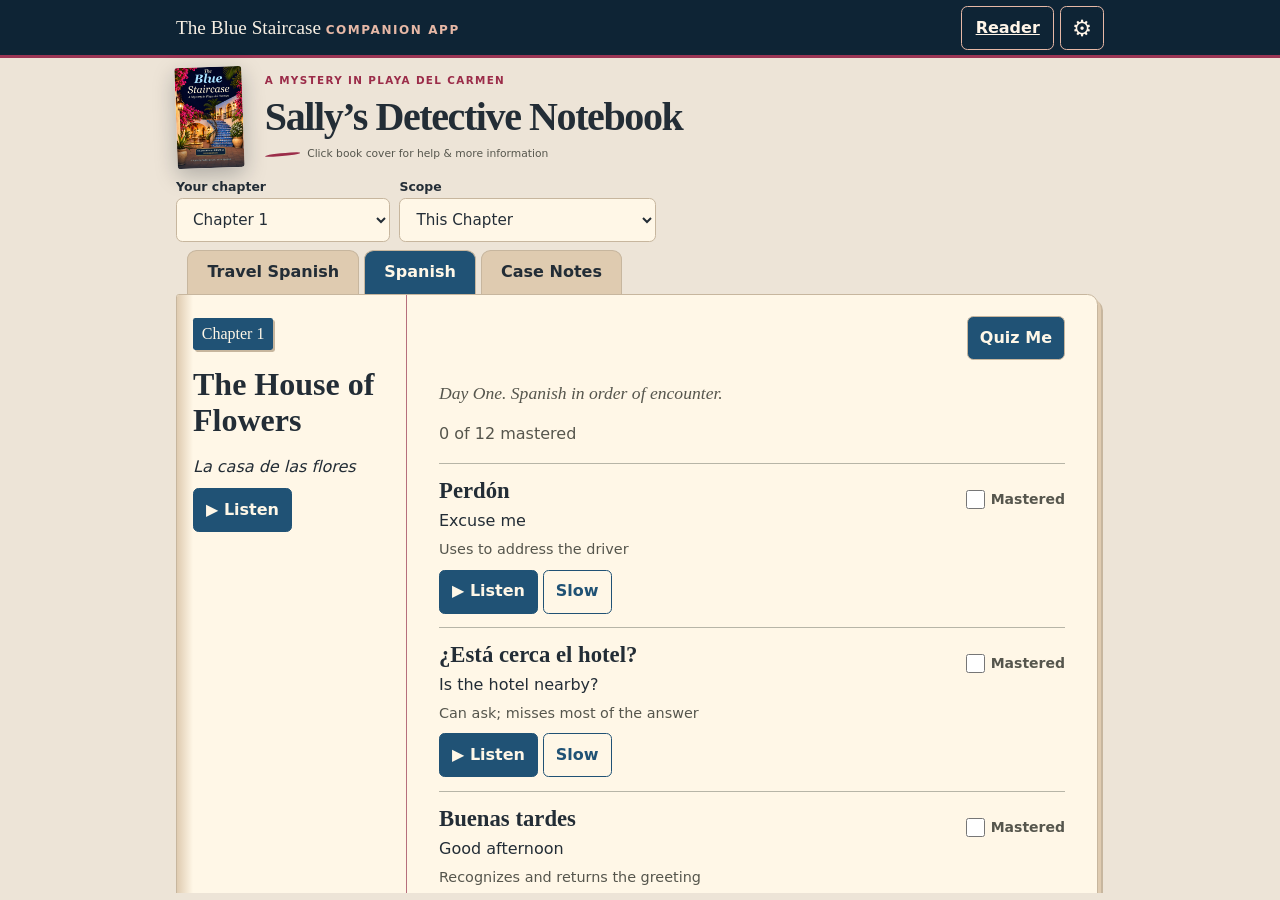
==== commit 6866cfc9: "Publish nine-chapter Draft 05 with travel notes and Reader audio" ====
--- a/index.html
+++ b/index.html
@@ -127,7 +127,7 @@
     </div>
     <button id="settings-how-to" type="button">How to Use</button>
     <footer>
-      <p class="app-version">Chapters 1–6 · Redevelopment Draft 04<br>TBS Companion App v__APP_VERSION__ · Build __BUILD_REVISION__</p>
+      <p class="app-version">Chapters 1–9 · Redevelopment Draft 05<br>TBS Companion App v__APP_VERSION__ · Build __BUILD_REVISION__</p>
     </footer>
   </dialog>
   <dialog id="how-to" class="app-dialog" aria-labelledby="how-to-title">
@@ -140,7 +140,7 @@
       Or <a href="__EPUB_DOWNLOAD__" download>download the EPUB</a> for Apple Books, Kindle, or another reading app and switch back here for audio and practice.</p>
     <footer>
       <p id="offline" role="status"></p>
-      <p class="app-version">Chapters 1–6 · Redevelopment Draft 04<br>TBS Companion App v__APP_VERSION__ · Build __BUILD_REVISION__</p>
+      <p class="app-version">Chapters 1–9 · Redevelopment Draft 05<br>TBS Companion App v__APP_VERSION__ · Build __BUILD_REVISION__</p>
     </footer>
   </dialog>
 </body>
